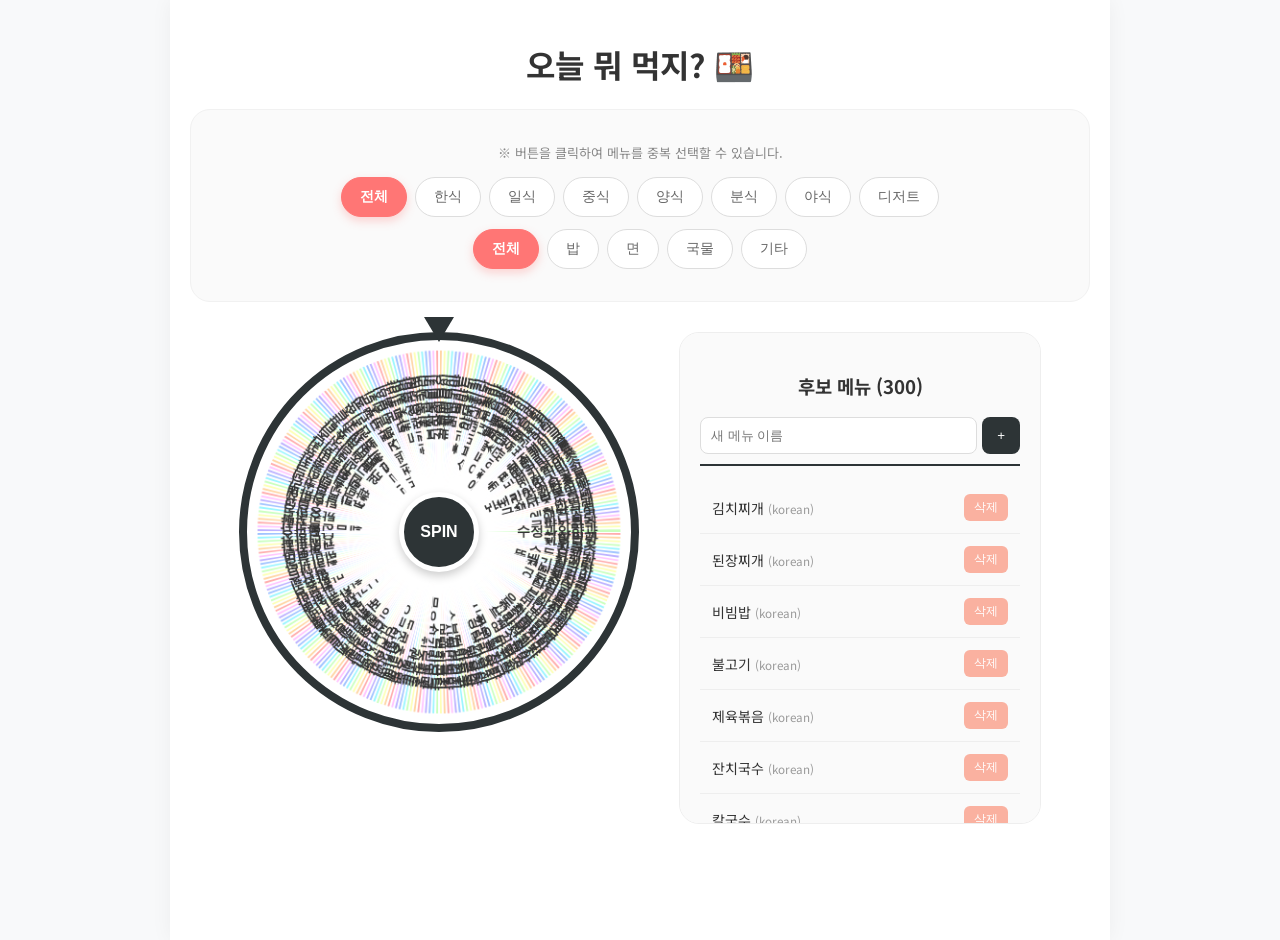
==== index.html @ ad4425eb "Add drinkData.js with 150 real menu items" ====
<!DOCTYPE html>
<html lang="ko">
<head>
    <meta charset="UTF-8">
    <meta name="viewport" content="width=device-width, initial-scale=1.0">
    <title>오늘 뭐 먹지? | 프리미엄 메뉴 추천</title>
    <link rel="stylesheet" href="style.css">
    <link href="https://fonts.googleapis.com/css2?family=Noto+Sans+KR:wght@400;700&display=swap" rel="stylesheet">
</head>
<body>
    <div class="container">
        <h1>오늘 뭐 먹지? 🍱</h1>
        
        <!-- 필터 섹션: 중복 선택 및 추가 카테고리 포함 -->
        <div class="filter-section">
            <p class="filter-guide">※ 버튼을 클릭하여 메뉴를 중복 선택할 수 있습니다.</p>
            <div class="tabs category-tabs">
                <button class="filter-btn active" onclick="toggleFilter('cat', 'all', this)">전체</button>
                <button class="filter-btn" onclick="toggleFilter('cat', 'korean', this)">한식</button>
                <button class="filter-btn" onclick="toggleFilter('cat', 'japanese', this)">일식</button>
                <button class="filter-btn" onclick="toggleFilter('cat', 'chinese', this)">중식</button>
                <button class="filter-btn" onclick="toggleFilter('cat', 'western', this)">양식</button>
                <button class="filter-btn" onclick="toggleFilter('cat', 'snack', this)">분식</button>
                <button class="filter-btn" onclick="toggleFilter('cat', 'night', this)">야식</button>
                <button class="filter-btn" onclick="toggleFilter('cat', 'dessert', this)">디저트</button>
            </div>
            <div class="tabs type-tabs">
                <button class="filter-btn active" onclick="toggleFilter('type', 'all', this)">전체</button>
                <button class="filter-btn" onclick="toggleFilter('type', 'rice', this)">밥</button>
                <button class="filter-btn" onclick="toggleFilter('type', 'noodle', this)">면</button>
                <button class="filter-btn" onclick="toggleFilter('type', 'soup', this)">국물</button>
                <button class="filter-btn" onclick="toggleFilter('type', 'etc', this)">기타</button>
            </div>
        </div>

        <div class="main-content">
            <!-- 룰렛 영역 -->
            <div class="roulette-wrapper">
                <div class="arrow"></div>
                <div class="canvas-container">
                    <canvas id="rouletteCanvas" width="400" height="400"></canvas>
                    <button id="spin-btn" onclick="spinRoulette()">SPIN</button>
                </div>
            </div>
            
            <!-- 리스트 컨테이너 -->
            <div class="list-container">
                <div class="list-header">
                    <h3>후보 메뉴 (<span id="menu-count">0</span>)</h3>
                    <div class="add-menu-box">
                        <input type="text" id="add-input" placeholder="새 메뉴 이름">
                        <button onclick="addNewMenu()">+</button>
                    </div>
                </div>
                <ul id="menu-list"></ul>
            </div>
        </div>
    </div>

    <!-- 결과 모달 -->
    <div id="resultModal" class="modal">
        <div class="modal-content">
            <span class="close-btn" onclick="closeModal()">&times;</span>
            <h2 id="modalFoodName">오늘의 추천 메뉴</h2>
            <div id="imageBox" class="image-box">
                <img id="foodImage" src="" alt="음식 사진" style="display: none;">
                <p id="loaderText">이미지 불러오는 중...</p>
            </div>
            <button id="search-more-btn" class="search-btn">🔍 네이버 이미지 검색</button>
            <button class="confirm-btn" onclick="closeModal()">결정!</button>
        </div>
    </div>

    <!-- 데이터와 로직 스크립트 -->
    <script src="menuData.js"></script>
    <script src="script.js"></script>
</body>
</html>
---- style.css ----
body { font-family: 'Noto Sans KR', sans-serif; background-color: #f8f9fa; margin: 0; display: flex; justify-content: center; color: #333; }
.container { text-align: center; width: 100%; max-width: 900px; padding: 20px; background: white; min-height: 100vh; box-shadow: 0 0 20px rgba(0,0,0,0.05); }

/* 필터 섹션 */
.filter-section { margin-bottom: 30px; background: #fafafa; padding: 20px; border-radius: 20px; border: 1px solid #f1f1f1; }
.filter-guide { font-size: 13px; color: #888; margin-bottom: 15px; }
.tabs { display: flex; justify-content: center; gap: 8px; margin-bottom: 12px; flex-wrap: wrap; }
.tabs button { 
    padding: 10px 18px; border: 1px solid #ddd; border-radius: 25px; 
    background: white; cursor: pointer; transition: all 0.3s ease; font-size: 14px; color: #666;
}
.tabs button.active { background: #ff7675; color: white; border-color: #ff7675; font-weight: bold; box-shadow: 0 4px 10px rgba(255, 118, 117, 0.3); }

/* 룰렛 레이아웃 */
.main-content { display: flex; flex-wrap: wrap; justify-content: center; gap: 40px; margin-top: 20px; }
.roulette-wrapper { position: relative; width: 400px; }
.arrow { 
    position: absolute; top: -15px; left: 50%; transform: translateX(-50%);
    width: 0; height: 0; border-left: 15px solid transparent; border-right: 15px solid transparent;
    border-top: 25px solid #2d3436; z-index: 100;
}
.canvas-container { position: relative; width: 400px; height: 400px; margin: 0 auto; }
canvas { 
    width: 100%; height: 100%; border-radius: 50%; border: 8px solid #2d3436; 
    box-sizing: border-box; background: white; transition: transform 4s cubic-bezier(0.1, 0, 0.1, 1);
}

#spin-btn { 
    position: absolute; top: 50%; left: 50%; transform: translate(-50%, -50%);
    width: 80px; height: 80px; border-radius: 50%; border: 5px solid white;
    background: #2d3436; color: white; font-weight: bold; cursor: pointer; z-index: 10;
    font-size: 16px; box-shadow: 0 4px 10px rgba(0,0,0,0.2);
}

/* 리스트 컨테이너 */
.list-container { width: 320px; height: 450px; background: #fafafa; border: 1px solid #eee; border-radius: 20px; padding: 20px; overflow-y: auto; }
.list-header { border-bottom: 2px solid #2d3436; padding-bottom: 10px; margin-bottom: 15px; }
.add-menu-box { display: flex; gap: 5px; margin-top: 10px; }
.add-menu-box input { flex: 1; padding: 10px; border: 1px solid #ddd; border-radius: 8px; font-size: 13px; }
.add-menu-box button { padding: 10px 15px; background: #2d3436; color: white; border: none; border-radius: 8px; cursor: pointer; }

#menu-list { list-style: none; padding: 0; }
#menu-list li { 
    padding: 12px; border-bottom: 1px solid #eee; display: flex; 
    justify-content: space-between; align-items: center; font-size: 14px; 
}
.del-btn { background: #fab1a0; color: white; border: none; padding: 5px 10px; border-radius: 6px; cursor: pointer; font-size: 12px; }

/* 모달 */
.modal { display: none; position: fixed; z-index: 2000; left: 0; top: 0; width: 100%; height: 100%; background: rgba(0,0,0,0.8); justify-content: center; align-items: center; }
.modal-content { background: white; padding: 30px; border-radius: 30px; width: 85%; max-width: 400px; text-align: center; position: relative; }
.image-box { width: 100%; height: 250px; background: #f1f1f1; border-radius: 20px; margin-bottom: 20px; display: flex; align-items: center; justify-content: center; overflow: hidden; }
#foodImage { width: 100%; height: 100%; object-fit: cover; }
.search-btn { width: 100%; padding: 12px; background: #00c73c; color: white; border: none; border-radius: 12px; margin-bottom: 10px; font-weight: bold; cursor: pointer; }
.confirm-btn { width: 100%; padding: 15px; background: #ff4757; color: white; border: none; border-radius: 12px; font-size: 16px; font-weight: bold; cursor: pointer; }
.close-btn { position: absolute; right: 20px; top: 15px; font-size: 28px; color: #ccc; cursor: pointer; }
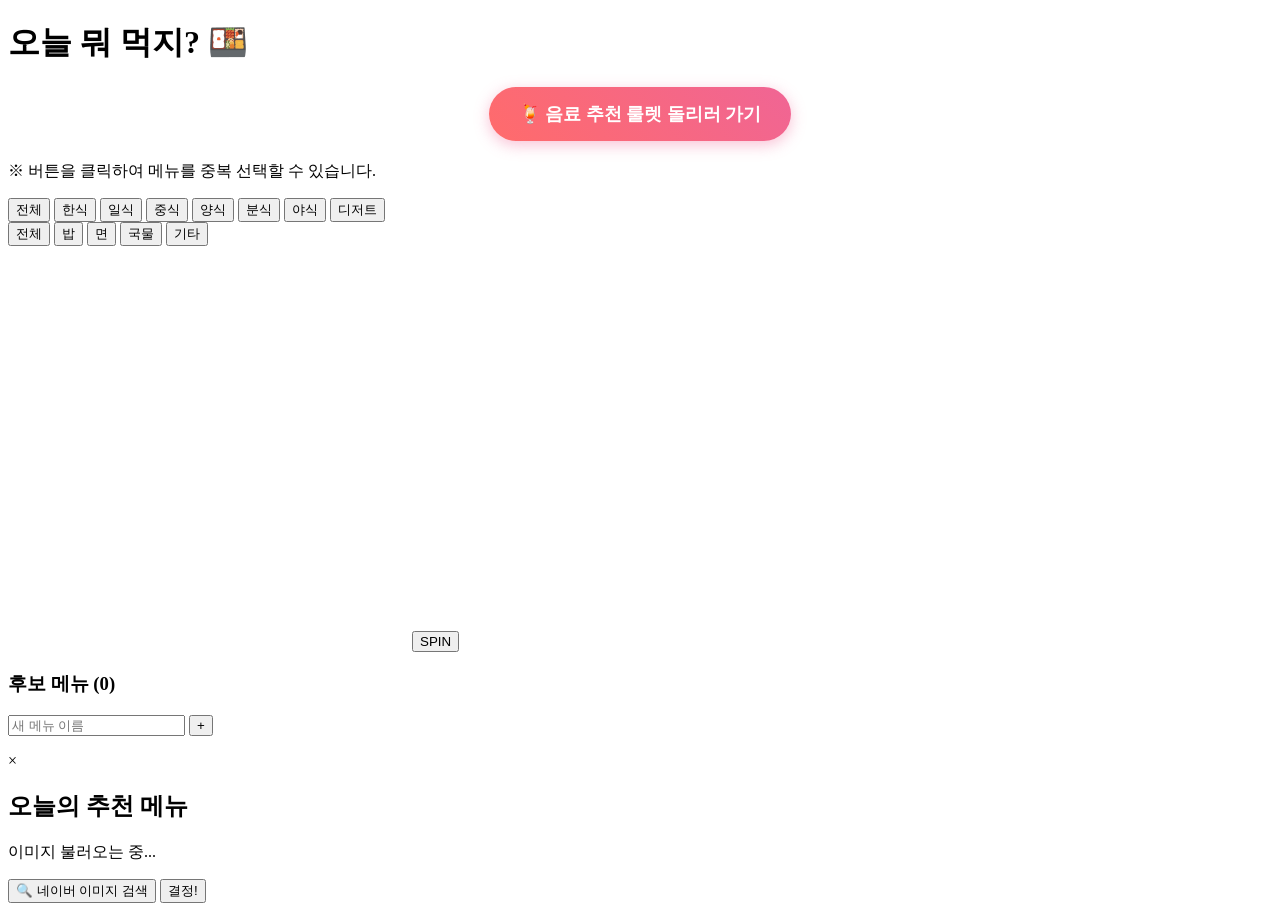
==== commit 1f2f0891: "Update index.html" ====
--- a/index.html
+++ b/index.html
@@ -10,6 +10,41 @@
 <body>
     <div class="container">
         <h1>오늘 뭐 먹지? 🍱</h1>
+
+        <!-- 음료 추천 페이지 이동 버튼 -->
+<div style="text-align: center; margin: 20px;">
+    <a href="https://yoon-12-12.github.io/Recommendation/drinks.html" class="move-btn">
+        🍹 음료 추천 룰렛 돌리러 가기
+    </a>
+</div>
+
+<style>
+    .move-btn {
+        display: inline-block;
+        padding: 15px 30px;
+        font-size: 18px;
+        font-weight: bold;
+        text-align: center;
+        text-decoration: none;
+        color: #fff;
+        background: linear-gradient(45deg, #ff6b6b, #f06595); /* 화사한 핑크-레드 그라데이션 */
+        border-radius: 50px;
+        box-shadow: 0 4px 15px rgba(240, 101, 149, 0.4);
+        transition: all 0.3s ease;
+        cursor: pointer;
+        border: none;
+    }
+
+    .move-btn:hover {
+        transform: translateY(-3px); /* 마우스 올리면 살짝 위로 */
+        box-shadow: 0 6px 20px rgba(240, 101, 149, 0.6);
+        background: linear-gradient(45deg, #f06595, #ff6b6b);
+    }
+
+    .move-btn:active {
+        transform: translateY(1px); /* 클릭 시 눌리는 효과 */
+    }
+</style>
         
         <!-- 필터 섹션: 중복 선택 및 추가 카테고리 포함 -->
         <div class="filter-section">
@@ -75,4 +110,4 @@
     <script src="menuData.js"></script>
     <script src="script.js"></script>
 </body>
-</html>+</html>
